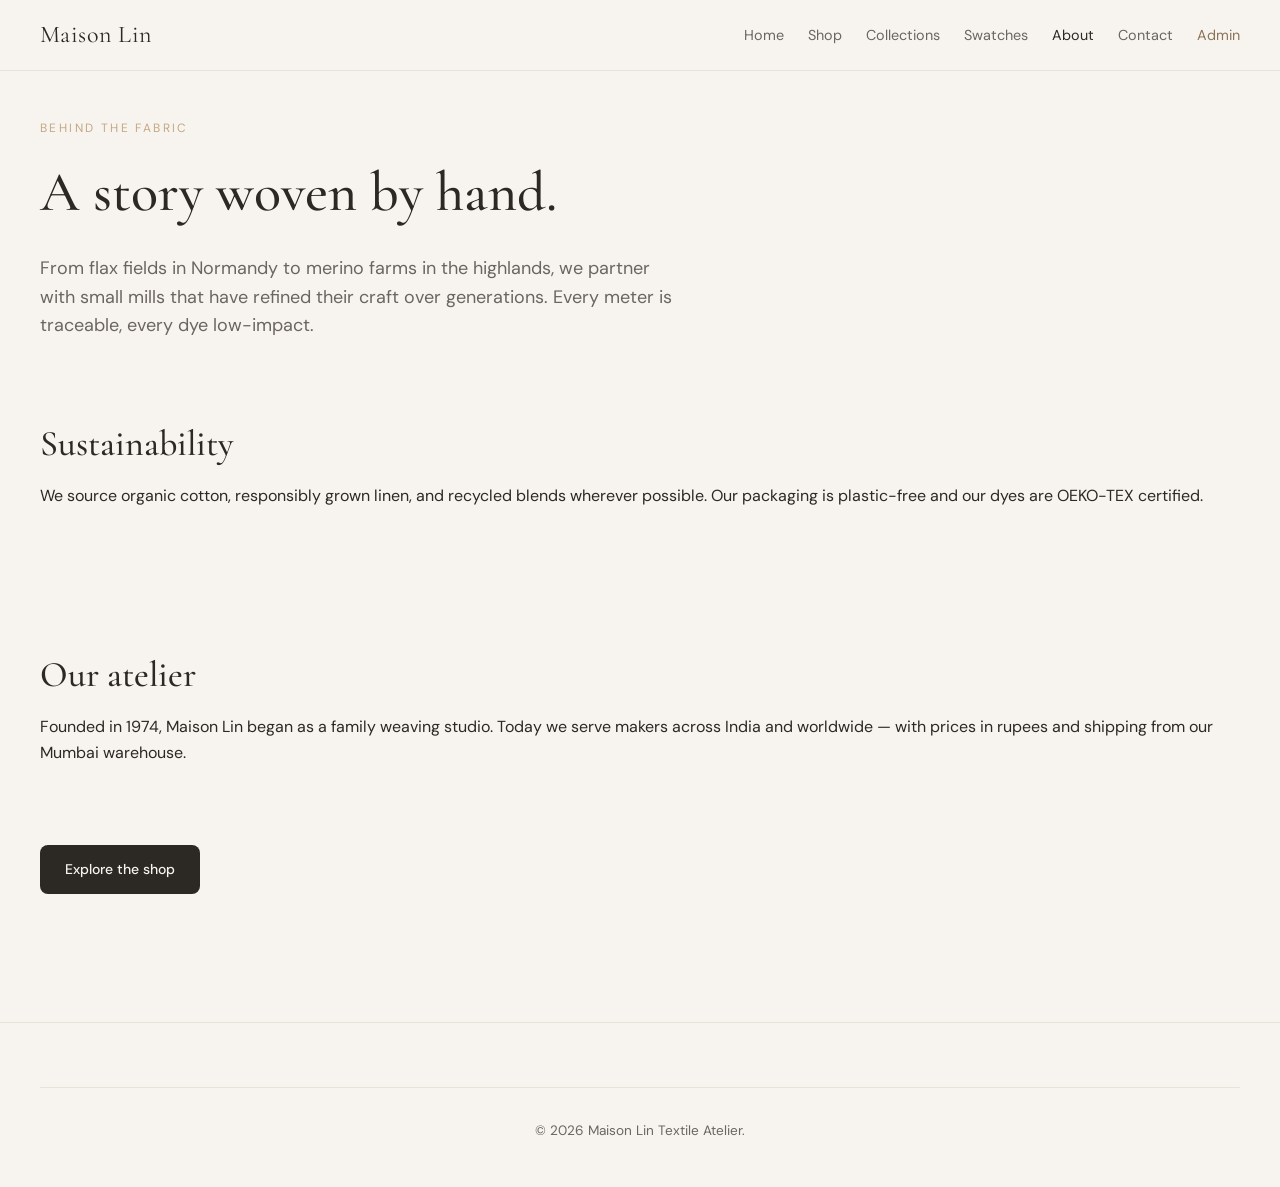
==== frontend/about.html @ 92f647b7 "Initial commit: prepare repo for push (ignore env and uploads)" ====
<!DOCTYPE html>
<html lang="en">
<head>
  <meta charset="UTF-8" />
  <meta name="viewport" content="width=device-width, initial-scale=1.0" />
  <title>About — Maison Lin</title>
  <link href="https://fonts.googleapis.com/css2?family=Cormorant+Garamond:wght@400;500&family=DM+Sans:wght@400;500&display=swap" rel="stylesheet" />
  <link rel="stylesheet" href="css/styles.css" />
</head>
<body>
  <header class="site-header">
    <div class="container site-header__inner">
      <a href="index.html" class="logo">Maison Lin</a>
      <nav class="nav">
        <a href="index.html">Home</a>
        <a href="shop.html">Shop</a>
        <a href="collections.html">Collections</a>
        <a href="swatches.html">Swatches</a>
        <a href="about.html" class="is-active">About</a>
        <a href="contact.html">Contact</a>
        <a href="admin.html" class="nav-admin">Admin</a>
      </nav>
    </div>
  </header>

  <main class="container content-page">
    <p class="hero__eyebrow">Behind the fabric</p>
    <h1>A story woven by hand.</h1>
    <p class="lead">From flax fields in Normandy to merino farms in the highlands, we partner with small mills that have refined their craft over generations. Every meter is traceable, every dye low-impact.</p>

    <section class="section">
      <h2>Sustainability</h2>
      <p>We source organic cotton, responsibly grown linen, and recycled blends wherever possible. Our packaging is plastic-free and our dyes are OEKO-TEX certified.</p>
    </section>

    <section class="section">
      <h2>Our atelier</h2>
      <p>Founded in 1974, Maison Lin began as a family weaving studio. Today we serve makers across India and worldwide — with prices in rupees and shipping from our Mumbai warehouse.</p>
    </section>

    <a href="shop.html" class="btn btn--primary">Explore the shop</a>
  </main>

  <footer class="site-footer">
    <div class="container"><p class="footer-bottom">© 2026 Maison Lin Textile Atelier.</p></div>
  </footer>
</body>
</html>
---- frontend/css/styles.css ----
/* Maison Lin — Fabric Atelier */

:root {
  --bg: #f7f4ef;
  --bg-card: #fffdf9;
  --text: #2c2824;
  --text-muted: #6b6560;
  --accent: #8b7355;
  --accent-dark: #5c4a38;
  --accent-light: #c4a882;
  --border: #e8e2d9;
  --serif: "Cormorant Garamond", "Georgia", serif;
  --sans: "DM Sans", system-ui, sans-serif;
  --radius: 8px;
  --radius-lg: 12px;
  --shadow: 0 8px 32px rgba(44, 40, 36, 0.08);
  --shadow-lg: 0 16px 48px rgba(44, 40, 36, 0.12);
  --max: 1200px;
  --hero-img: url("https://ivory-weave-emporium.lovable.app/assets/cat-linen-f832LvE8.jpg");
}

*,
*::before,
*::after {
  box-sizing: border-box;
}

html {
  scroll-behavior: smooth;
}

body {
  margin: 0;
  font-family: var(--sans);
  font-size: 16px;
  line-height: 1.6;
  color: var(--text);
  background: var(--bg);
}

img {
  max-width: 100%;
  height: auto;
  display: block;
}

a {
  color: inherit;
  text-decoration: none;
}

h1, h2, h3 {
  font-family: var(--serif);
  font-weight: 500;
  line-height: 1.2;
  margin: 0 0 0.5em;
}

h1 { font-size: clamp(2.25rem, 5vw, 3.5rem); }
h2 { font-size: clamp(1.75rem, 3vw, 2.25rem); }

p { margin: 0 0 1em; }

.container {
  width: min(100% - 2rem, var(--max));
  margin-inline: auto;
}

/* Header */
.site-header {
  position: sticky;
  top: 0;
  z-index: 100;
  background: rgba(247, 244, 239, 0.95);
  backdrop-filter: blur(12px);
  border-bottom: 1px solid var(--border);
  transition: background 0.3s;
}

.site-header--transparent {
  position: fixed;
  left: 0;
  right: 0;
  background: linear-gradient(to bottom, rgba(30, 26, 22, 0.5), transparent);
  backdrop-filter: none;
  border-bottom: none;
}

.page-home .site-header--transparent .logo,
.page-home .site-header--transparent .nav a {
  color: rgba(255, 255, 255, 0.9);
}

.page-home .site-header--transparent .nav a:hover,
.page-home .site-header--transparent .nav a.is-active {
  color: #fff;
}

.page-home .site-header--transparent .nav-admin {
  color: var(--accent-light) !important;
}

.site-header__inner {
  display: flex;
  align-items: center;
  justify-content: space-between;
  padding: 1rem 0;
  gap: 1rem;
}

.logo {
  font-family: var(--serif);
  font-size: 1.5rem;
  letter-spacing: 0.02em;
}

.nav {
  display: flex;
  gap: 1.5rem;
  flex-wrap: wrap;
}

.nav a {
  font-size: 0.9rem;
  color: var(--text-muted);
  transition: color 0.2s;
}

.nav a:hover,
.nav a.is-active {
  color: var(--text);
}

.nav-admin {
  color: var(--accent) !important;
}

/* Buttons */
.btn {
  display: inline-flex;
  align-items: center;
  justify-content: center;
  padding: 0.75rem 1.5rem;
  font-family: var(--sans);
  font-size: 0.875rem;
  font-weight: 500;
  border: 1px solid transparent;
  border-radius: var(--radius);
  cursor: pointer;
  transition: all 0.2s;
}

.btn--primary {
  background: var(--text);
  color: var(--bg);
}

.btn--primary:hover {
  background: var(--accent-dark);
}

.btn--ghost {
  background: transparent;
  border-color: var(--border);
  color: var(--text);
}

.btn--ghost:hover {
  border-color: var(--text);
}

.btn--danger {
  background: #8b3a3a;
  color: #fff;
  border: none;
}

.btn--sm {
  padding: 0.4rem 0.75rem;
  font-size: 0.8rem;
}

.btn--block {
  width: 100%;
}

.btn--light {
  background: #fff;
  color: var(--text);
}

.btn--light:hover {
  background: var(--bg);
  transform: translateY(-1px);
}

.btn--outline-light {
  background: transparent;
  border: 1px solid rgba(255, 255, 255, 0.7);
  color: #fff;
}

.btn--outline-light:hover {
  background: rgba(255, 255, 255, 0.12);
  border-color: #fff;
}

.btn {
  transition: all 0.25s ease;
}

/* Hero banner (home) */
.hero-banner {
  position: relative;
  min-height: 88vh;
  display: flex;
  align-items: center;
  justify-content: center;
  overflow: hidden;
}

.hero-banner__bg {
  position: absolute;
  inset: 0;
  background-image: var(--hero-img);
  background-size: cover;
  background-position: center 30%;
  background-repeat: no-repeat;
  transform: scale(1.02);
}

.hero-banner__bg::after {
  content: "";
  position: absolute;
  inset: 0;
  background: linear-gradient(
    180deg,
    rgba(30, 26, 22, 0.35) 0%,
    rgba(30, 26, 22, 0.55) 50%,
    rgba(30, 26, 22, 0.75) 100%
  );
}

.hero-banner__content {
  position: relative;
  z-index: 2;
  text-align: center;
  color: #fff;
  padding: 7rem 1rem 5rem;
  max-width: 52rem;
}

.hero-banner h1 {
  color: #fff;
  text-shadow: 0 2px 24px rgba(0, 0, 0, 0.2);
  margin-bottom: 1rem;
}

.hero__subtitle {
  font-size: 1.125rem;
  color: rgba(255, 255, 255, 0.88);
  max-width: 36rem;
  margin: 0 auto 0.5rem;
  line-height: 1.7;
}

.hero__eyebrow {
  font-size: 0.75rem;
  letter-spacing: 0.2em;
  text-transform: uppercase;
  color: var(--accent-light);
  margin-bottom: 1.25rem;
}

.hero__actions {
  display: flex;
  gap: 1rem;
  justify-content: center;
  flex-wrap: wrap;
  margin-top: 2.25rem;
}

.hero__badges {
  display: flex;
  gap: 2rem;
  justify-content: center;
  flex-wrap: wrap;
  margin-top: 3rem;
  font-size: 0.8rem;
  color: rgba(255, 255, 255, 0.75);
  letter-spacing: 0.03em;
}

.hero__badges span::before {
  content: "✦ ";
  opacity: 0.6;
}

/* Legacy hero (other pages) */
.hero {
  padding: 4rem 0 5rem;
  text-align: center;
}

/* Sections */
.section {
  padding: 4rem 0;
}

.section--alt {
  background: var(--bg-card);
}

.section__header {
  text-align: center;
  max-width: 36rem;
  margin: 0 auto 3rem;
}

.section__header p {
  color: var(--text-muted);
}

/* Material tiles */
.material-grid {
  display: grid;
  grid-template-columns: repeat(auto-fill, minmax(160px, 1fr));
  gap: 1rem;
}

.material-tile {
  aspect-ratio: 4/5;
  background-color: var(--border);
  background-size: cover;
  background-position: center;
  border-radius: var(--radius-lg);
  display: flex;
  flex-direction: column;
  align-items: center;
  justify-content: flex-end;
  padding: 1.5rem;
  position: relative;
  overflow: hidden;
  transition: transform 0.3s ease, box-shadow 0.3s ease;
  box-shadow: var(--shadow);
  color: #fff;
}

.material-tile::before {
  content: "";
  position: absolute;
  inset: 0;
  background: linear-gradient(to top, rgba(20, 18, 16, 0.85) 0%, rgba(20, 18, 16, 0.2) 60%);
  transition: opacity 0.3s;
}

.material-tile:hover {
  transform: translateY(-6px);
  box-shadow: var(--shadow-lg);
}

.material-tile:hover::before {
  background: linear-gradient(to top, rgba(20, 18, 16, 0.9) 0%, rgba(20, 18, 16, 0.35) 70%);
}

.material-tile span,
.material-tile small {
  position: relative;
  z-index: 1;
}

.material-tile span {
  font-family: var(--serif);
  font-size: 1.35rem;
}

.material-tile small {
  font-size: 0.75rem;
  color: var(--accent-light);
  margin-top: 0.25rem;
}

.material-tile--cotton {
  background-image: url("https://ivory-weave-emporium.lovable.app/assets/cat-cotton-mljruhGk.jpg");
}

.material-tile--linen {
  background-image: url("https://ivory-weave-emporium.lovable.app/assets/cat-linen-f832LvE8.jpg");
}

.material-tile--silk {
  background-image: url("https://ivory-weave-emporium.lovable.app/assets/cat-silk-BJp8dj0T.jpg");
}

.material-tile--wool {
  background-image: url("https://ivory-weave-emporium.lovable.app/assets/cat-wool-DdISQokk.jpg");
}

.material-tile--synthetic {
  background-image: url("https://ivory-weave-emporium.lovable.app/assets/cat-synthetic-DbaEibcz.jpg");
}

/* Product grid */
.product-grid {
  display: grid;
  grid-template-columns: repeat(auto-fill, minmax(240px, 1fr));
  gap: 1.5rem;
}

.product-card {
  background: var(--bg-card);
  border-radius: var(--radius-lg);
  overflow: hidden;
  box-shadow: var(--shadow);
  transition: transform 0.3s ease, box-shadow 0.3s ease;
  border: 1px solid rgba(232, 226, 217, 0.6);
}

.product-card:hover {
  transform: translateY(-2px);
}

.product-card__image-wrap {
  display: block;
  position: relative;
  aspect-ratio: 3/4;
  overflow: hidden;
}

.product-card__image-wrap img {
  width: 100%;
  height: 100%;
  object-fit: cover;
}

.product-card__overlay {
  position: absolute;
  inset: 0;
  background: rgba(44, 40, 36, 0.35);
  display: flex;
  align-items: center;
  justify-content: center;
  opacity: 0;
  transition: opacity 0.2s;
}

.product-card:hover .product-card__overlay {
  opacity: 1;
}

.product-card__body {
  padding: 1rem 1.25rem 1.25rem;
}

.product-card__title {
  font-family: var(--serif);
  font-size: 1.1rem;
  display: block;
  margin-bottom: 0.25rem;
}

.product-card__meta {
  font-size: 0.8rem;
  color: var(--text-muted);
  margin: 0;
}

.product-card__price {
  font-weight: 500;
  margin: 0.25rem 0 0;
}

/* Shop page */
.shop-header {
  padding: 5rem 0 2.5rem;
  text-align: center;
  background: linear-gradient(180deg, #ebe6de 0%, var(--bg) 100%);
  margin: 0 calc(-1 * min(1rem, 50vw - 600px));
  padding-left: 1rem;
  padding-right: 1rem;
}

.shop-header h1 {
  font-size: clamp(2rem, 4vw, 2.75rem);
}

.shop-header p {
  color: var(--text-muted);
}

.filters {
  display: flex;
  flex-wrap: wrap;
  gap: 2rem;
  justify-content: center;
  padding: 1.5rem 0 2rem;
  border-bottom: 1px solid var(--border);
  margin-bottom: 2rem;
}

.filter-group h4 {
  font-size: 0.75rem;
  text-transform: uppercase;
  letter-spacing: 0.1em;
  color: var(--text-muted);
  margin: 0 0 0.5rem;
  font-family: var(--sans);
  font-weight: 500;
}

.filter-pills {
  display: flex;
  flex-wrap: wrap;
  gap: 0.5rem;
}

.filter-pills button {
  padding: 0.35rem 0.75rem;
  font-size: 0.8rem;
  background: transparent;
  border: 1px solid var(--border);
  border-radius: 999px;
  cursor: pointer;
  font-family: var(--sans);
  transition: all 0.2s;
}

.filter-pills button:hover,
.filter-pills button.is-active {
  background: var(--text);
  color: var(--bg);
  border-color: var(--text);
}

.search-bar {
  max-width: 320px;
  margin: 0 auto 2rem;
}

.search-bar input {
  width: 100%;
  padding: 0.75rem 1rem;
  border: 1px solid var(--border);
  border-radius: var(--radius);
  font-family: var(--sans);
  background: var(--bg-card);
}

/* Product detail */
.breadcrumb {
  font-size: 0.85rem;
  color: var(--text-muted);
  margin-bottom: 2rem;
}

.breadcrumb a:hover {
  color: var(--text);
}

.product-detail {
  display: grid;
  grid-template-columns: 1fr 1fr;
  gap: 3rem;
  align-items: start;
}

@media (max-width: 768px) {
  .product-detail {
    grid-template-columns: 1fr;
  }
}

.product-detail__image {
  border-radius: var(--radius);
  overflow: hidden;
  background: var(--border);
}

.product-detail__image img {
  width: 100%;
  aspect-ratio: 3/4;
  object-fit: cover;
}

.tag {
  display: inline-block;
  font-size: 0.75rem;
  text-transform: uppercase;
  letter-spacing: 0.08em;
  color: var(--accent);
  margin-bottom: 0.5rem;
}

.product-detail__reviews {
  color: var(--text-muted);
  font-size: 0.9rem;
}

.product-detail__price {
  font-size: 1.5rem;
  font-weight: 500;
  margin: 1rem 0;
}

.product-detail__desc {
  color: var(--text-muted);
  margin-bottom: 1.5rem;
}

.spec-list {
  display: grid;
  grid-template-columns: repeat(2, 1fr);
  gap: 0.75rem 1.5rem;
  margin: 0 0 2rem;
  font-size: 0.9rem;
}

.spec-list dt {
  color: var(--text-muted);
  font-weight: 400;
}

.spec-list dd {
  margin: 0;
  font-weight: 500;
}

.trust-badges {
  list-style: none;
  padding: 0;
  margin: 1.5rem 0 0;
  font-size: 0.85rem;
  color: var(--text-muted);
}

.trust-badges li {
  padding: 0.25rem 0;
}

/* Collections / content pages */
.content-page {
  padding: 3rem 0 4rem;
}

.content-page .lead {
  font-size: 1.125rem;
  color: var(--text-muted);
  max-width: 40rem;
}

.collection-cards {
  display: grid;
  grid-template-columns: repeat(auto-fill, minmax(260px, 1fr));
  gap: 1.5rem;
  margin-top: 2rem;
}

.collection-card {
  position: relative;
  border-radius: var(--radius-lg);
  overflow: hidden;
  aspect-ratio: 4/5;
  display: flex;
  align-items: flex-end;
  padding: 1.5rem;
  color: #fff;
  background-size: cover;
  background-position: center;
  box-shadow: var(--shadow);
  transition: transform 0.3s ease, box-shadow 0.3s ease;
}

.collection-card:hover {
  transform: translateY(-4px);
  box-shadow: var(--shadow-lg);
}

.collection-card h3 {
  color: #fff;
  margin: 0;
}

.collection-card p {
  font-size: 0.85rem;
  opacity: 0.9;
  margin: 0.25rem 0 0;
}

/* Swatch CTA */
.swatch-cta {
  display: grid;
  grid-template-columns: 1fr 1fr;
  gap: 3rem;
  align-items: center;
  background: var(--bg-card);
  padding: 3rem;
  border-radius: var(--radius-lg);
  box-shadow: var(--shadow);
  border: 1px solid var(--border);
}

.swatch-cta img,
.swatch-cta__img {
  border-radius: var(--radius);
  box-shadow: var(--shadow);
  width: 100%;
  aspect-ratio: 4/3;
  object-fit: cover;
}

@media (max-width: 768px) {
  .swatch-cta {
    grid-template-columns: 1fr;
  }
}

.swatch-cta__price {
  font-family: var(--serif);
  font-size: 3rem;
  color: var(--accent);
}

.swatch-cta ul {
  padding-left: 1.25rem;
  color: var(--text-muted);
}

/* Contact form */
.contact-form {
  max-width: 28rem;
  margin-top: 2rem;
}

.contact-form label {
  display: block;
  font-size: 0.85rem;
  margin-bottom: 0.35rem;
}

.contact-form input,
.contact-form textarea,
.admin-form input,
.admin-form select,
.admin-form textarea,
.stacked-form input {
  width: 100%;
  padding: 0.75rem 1rem;
  margin-bottom: 0;
  border: 1px solid var(--border);
  border-radius: var(--radius);
  font-family: var(--sans);
  font-size: 0.95rem;
  background: var(--bg);
  transition: border-color 0.2s, box-shadow 0.2s;
}

.contact-form input:focus,
.contact-form textarea:focus,
.admin-form input:focus,
.admin-form select:focus,
.admin-form textarea:focus,
.stacked-form input:focus {
  outline: none;
  border-color: var(--accent);
  box-shadow: 0 0 0 3px rgba(139, 115, 85, 0.15);
}

/* Stacked forms (admin login, etc.) */
.stacked-form .form-field,
.admin-form .form-row > div {
  margin-bottom: 1.25rem;
}

.stacked-form label,
.admin-form label,
.admin-login label {
  display: block;
  font-size: 0.8rem;
  font-weight: 500;
  letter-spacing: 0.04em;
  text-transform: uppercase;
  color: var(--text-muted);
  margin-bottom: 0.45rem;
}

.admin-form .form-row {
  gap: 1rem 1.25rem;
  margin-bottom: 0.25rem;
}

/* Newsletter */
.newsletter {
  text-align: center;
  padding: 3rem;
  background: var(--text);
  color: var(--bg);
  border-radius: var(--radius);
}

.newsletter h3 {
  color: var(--bg);
  font-style: italic;
}

.newsletter form {
  display: flex;
  gap: 0.5rem;
  max-width: 400px;
  margin: 1.5rem auto 0;
  flex-wrap: wrap;
  justify-content: center;
}

.newsletter input {
  flex: 1;
  min-width: 200px;
  padding: 0.75rem 1rem;
  border: none;
  border-radius: var(--radius);
}

/* Footer */
.site-footer {
  padding: 4rem 0 2rem;
  border-top: 1px solid var(--border);
  margin-top: 4rem;
}

.footer-grid {
  display: grid;
  grid-template-columns: repeat(auto-fill, minmax(140px, 1fr));
  gap: 2rem;
  margin-bottom: 3rem;
}

.footer-grid h4 {
  font-size: 0.75rem;
  text-transform: uppercase;
  letter-spacing: 0.1em;
  color: var(--text-muted);
  margin: 0 0 1rem;
  font-family: var(--sans);
}

.footer-grid ul {
  list-style: none;
  padding: 0;
  margin: 0;
}

.footer-grid li {
  margin-bottom: 0.5rem;
}

.footer-grid a {
  font-size: 0.9rem;
  color: var(--text-muted);
}

.footer-grid a:hover {
  color: var(--text);
}

.footer-bottom {
  text-align: center;
  font-size: 0.85rem;
  color: var(--text-muted);
  padding-top: 2rem;
  border-top: 1px solid var(--border);
}

/* Admin */
.admin-page {
  min-height: 80vh;
  padding: 3rem 0;
}

.admin-login {
  max-width: 420px;
  margin: 4rem auto;
  padding: 2.75rem 2.5rem;
  background: var(--bg-card);
  border-radius: var(--radius-lg);
  box-shadow: var(--shadow-lg);
  border: 1px solid var(--border);
}

.admin-login h1 {
  text-align: center;
  font-size: 2.25rem;
  margin-bottom: 0.25rem;
}

.admin-login .stacked-form {
  margin-top: 1.5rem;
}

.admin-login .btn--block {
  margin-top: 0.5rem;
  padding: 0.9rem;
}

.admin-login__subtitle {
  text-align: center;
  color: var(--text-muted);
  margin: 0 0 0.5rem;
  font-size: 0.95rem;
}

.admin-page {
  background: linear-gradient(180deg, var(--bg) 0%, #efe9e0 100%);
  min-height: calc(100vh - 80px);
}

.error-msg {
  color: #8b3a3a;
  font-size: 0.9rem;
  margin-top: 0.5rem;
}

.admin-dashboard h1 {
  margin-bottom: 0.5rem;
}

.admin-form {
  background: var(--bg-card);
  padding: 2rem;
  border-radius: var(--radius);
  margin: 2rem 0;
  box-shadow: var(--shadow);
}

.admin-form .form-row {
  display: grid;
  grid-template-columns: repeat(auto-fill, minmax(200px, 1fr));
  gap: 0 1rem;
}

.admin-table-wrap {
  overflow-x: auto;
}

.admin-table {
  width: 100%;
  border-collapse: collapse;
  font-size: 0.9rem;
}

.admin-table th,
.admin-table td {
  padding: 0.75rem;
  text-align: left;
  border-bottom: 1px solid var(--border);
}

.admin-thumb {
  width: 48px;
  height: 48px;
  object-fit: cover;
  border-radius: var(--radius);
}

.admin-actions {
  display: flex;
  gap: 0.5rem;
}

.admin-header {
  display: flex;
  justify-content: space-between;
  align-items: center;
  flex-wrap: wrap;
  gap: 1rem;
}

.hidden {
  display: none !important;
}

.empty-state {
  text-align: center;
  color: var(--text-muted);
  padding: 3rem;
  grid-column: 1 / -1;
}

/* Testimonials */
.testimonials {
  display: grid;
  grid-template-columns: repeat(auto-fill, minmax(280px, 1fr));
  gap: 1.5rem;
}

.testimonial {
  background: var(--bg-card);
  padding: 1.75rem;
  border-radius: var(--radius-lg);
  border-left: 4px solid var(--accent);
  box-shadow: var(--shadow);
}

.testimonial blockquote {
  margin: 0 0 1rem;
  font-family: var(--serif);
  font-size: 1.1rem;
  font-style: italic;
}

.testimonial cite {
  font-size: 0.85rem;
  color: var(--text-muted);
  font-style: normal;
}

.features-bar {
  display: flex;
  flex-wrap: wrap;
  justify-content: center;
  gap: 2rem;
  padding: 2rem 0;
  font-size: 0.85rem;
  color: var(--text-muted);
  border-top: 1px solid var(--border);
  border-bottom: 1px solid var(--border);
}
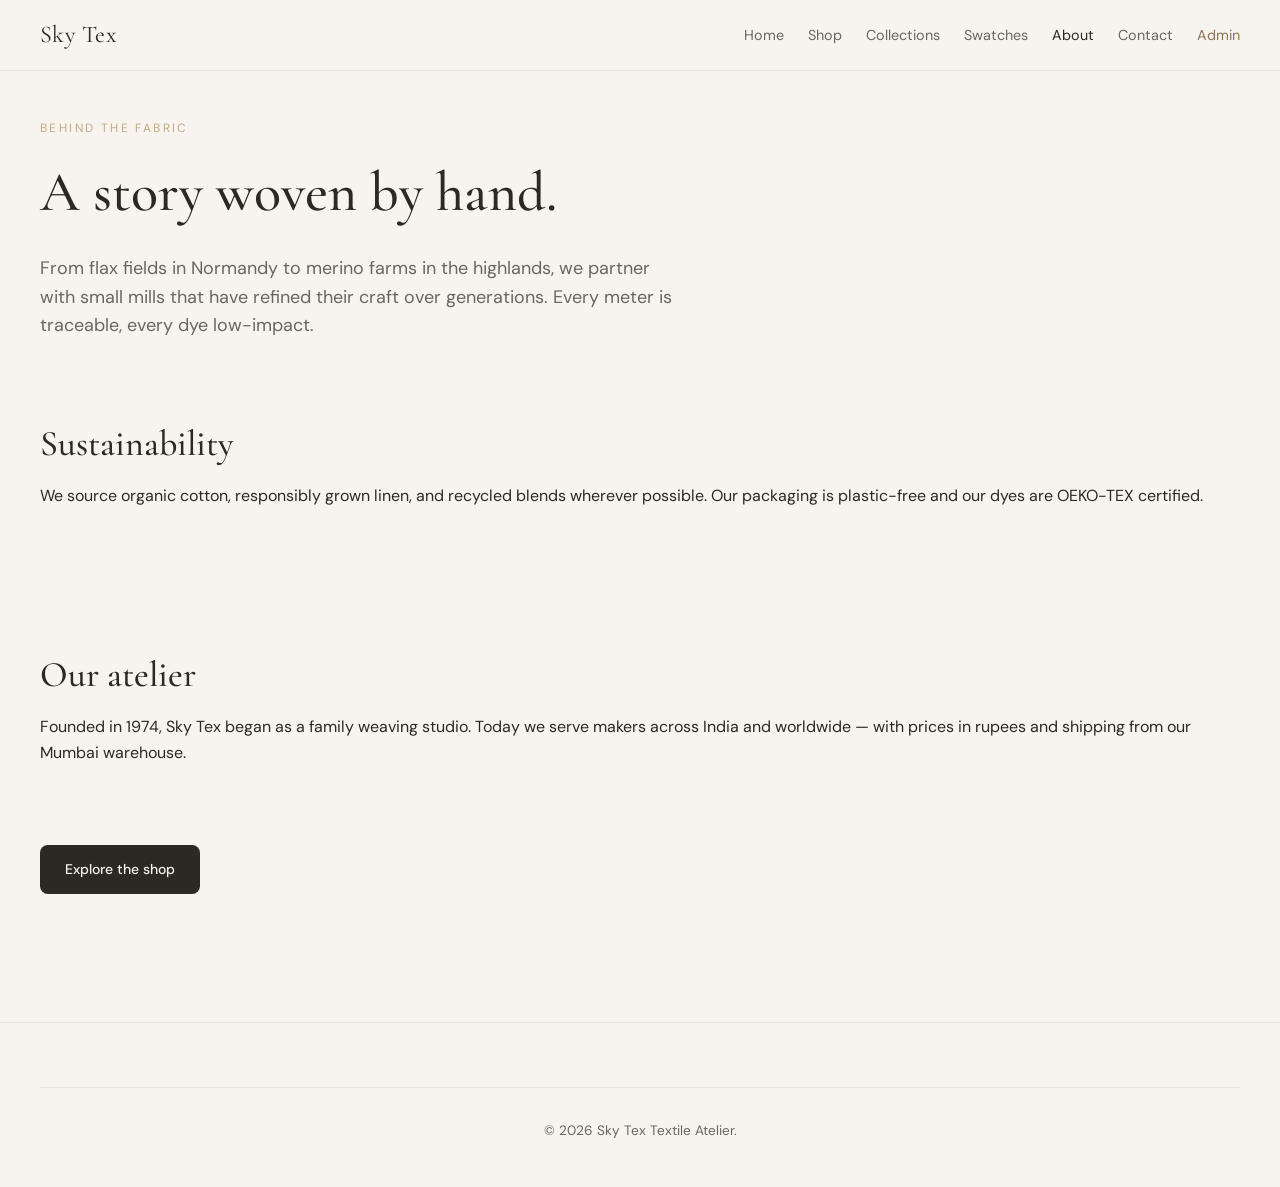
==== commit 598d1102: "Update company name to Sky Tex" ====
--- a/frontend/about.html
+++ b/frontend/about.html
@@ -3,14 +3,14 @@
 <head>
   <meta charset="UTF-8" />
   <meta name="viewport" content="width=device-width, initial-scale=1.0" />
-  <title>About — Maison Lin</title>
+  <title>About — Sky Tex</title>
   <link href="https://fonts.googleapis.com/css2?family=Cormorant+Garamond:wght@400;500&family=DM+Sans:wght@400;500&display=swap" rel="stylesheet" />
   <link rel="stylesheet" href="css/styles.css" />
 </head>
 <body>
   <header class="site-header">
     <div class="container site-header__inner">
-      <a href="index.html" class="logo">Maison Lin</a>
+      <a href="index.html" class="logo">Sky Tex</a>
       <nav class="nav">
         <a href="index.html">Home</a>
         <a href="shop.html">Shop</a>
@@ -35,14 +35,14 @@
 
     <section class="section">
       <h2>Our atelier</h2>
-      <p>Founded in 1974, Maison Lin began as a family weaving studio. Today we serve makers across India and worldwide — with prices in rupees and shipping from our Mumbai warehouse.</p>
+      <p>Founded in 1974, Sky Tex began as a family weaving studio. Today we serve makers across India and worldwide — with prices in rupees and shipping from our Mumbai warehouse.</p>
     </section>
 
     <a href="shop.html" class="btn btn--primary">Explore the shop</a>
   </main>
 
   <footer class="site-footer">
-    <div class="container"><p class="footer-bottom">© 2026 Maison Lin Textile Atelier.</p></div>
+    <div class="container"><p class="footer-bottom">© 2026 Sky Tex Textile Atelier.</p></div>
   </footer>
 </body>
 </html>
--- a/frontend/css/styles.css
+++ b/frontend/css/styles.css
@@ -1,4 +1,4 @@
-/* Maison Lin — Fabric Atelier */
+/* Sky Tex — Fabric Atelier */
 
 :root {
   --bg: #f7f4ef;
